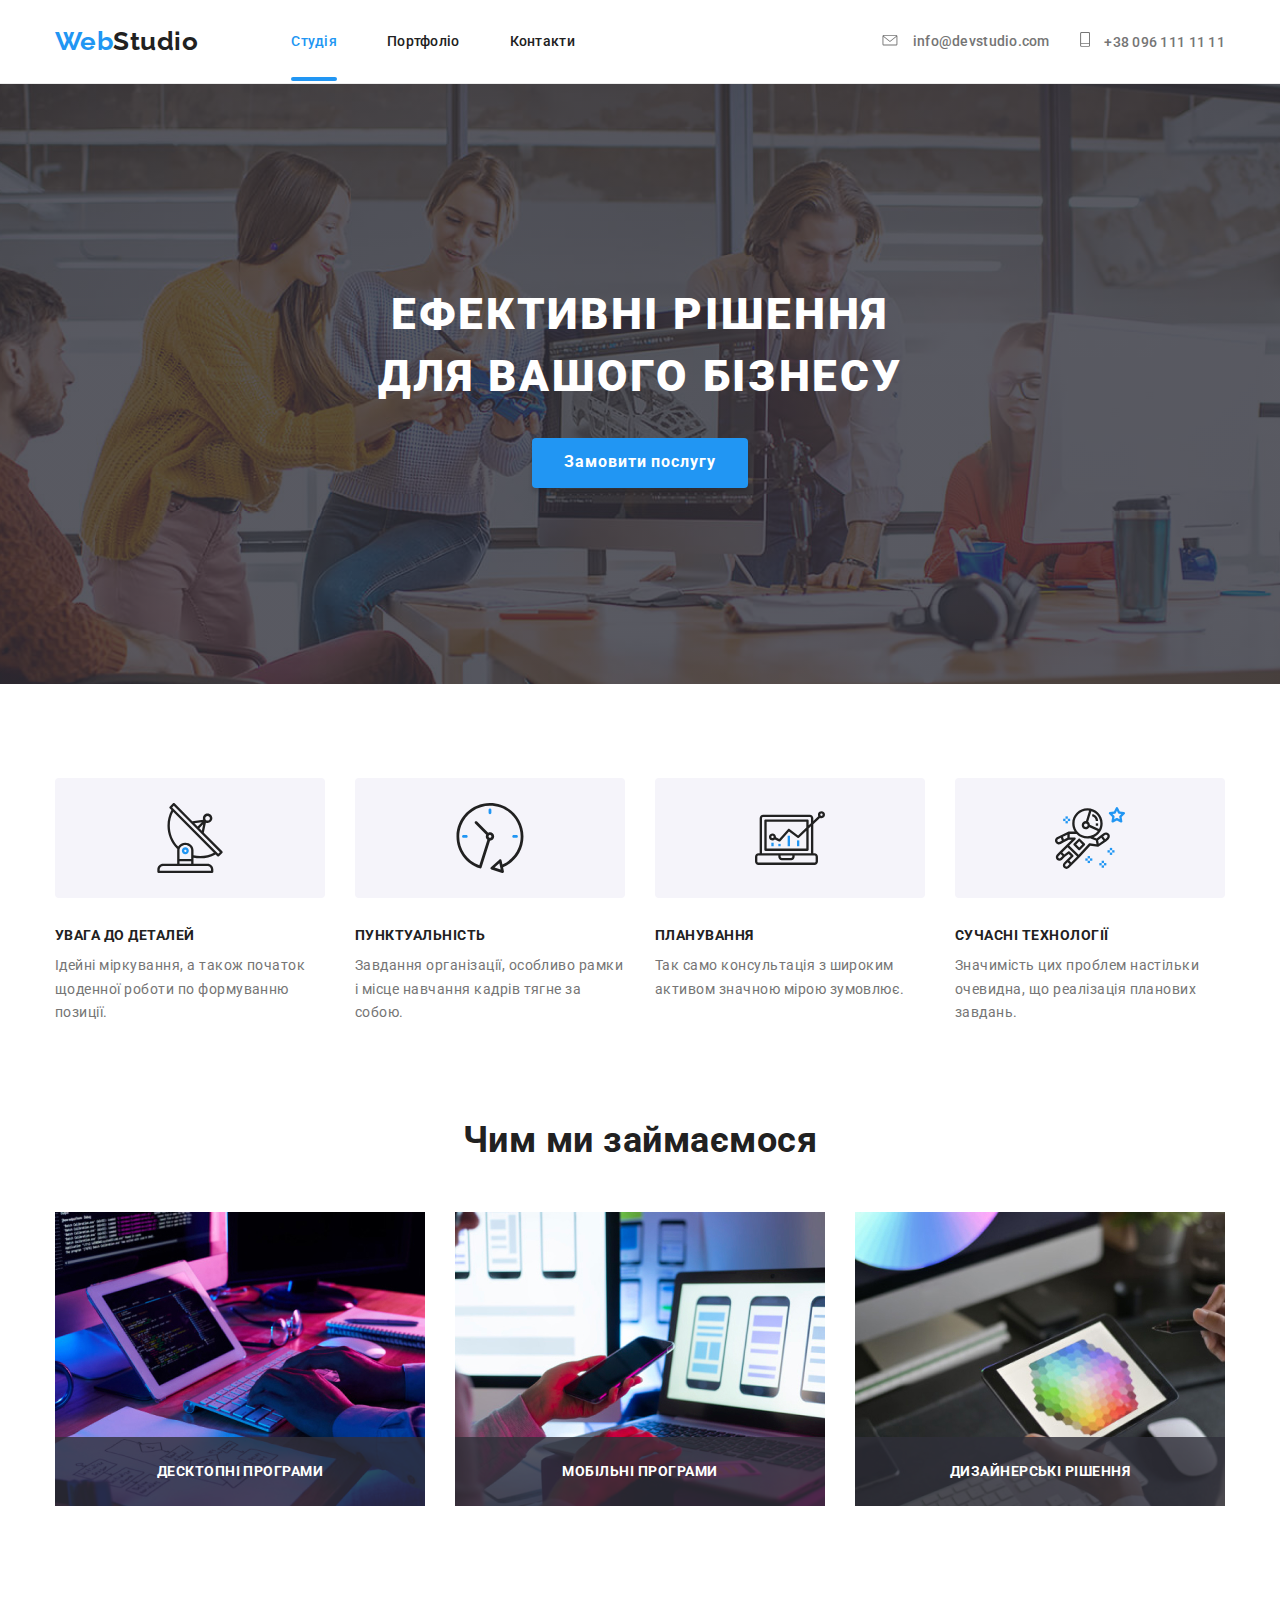
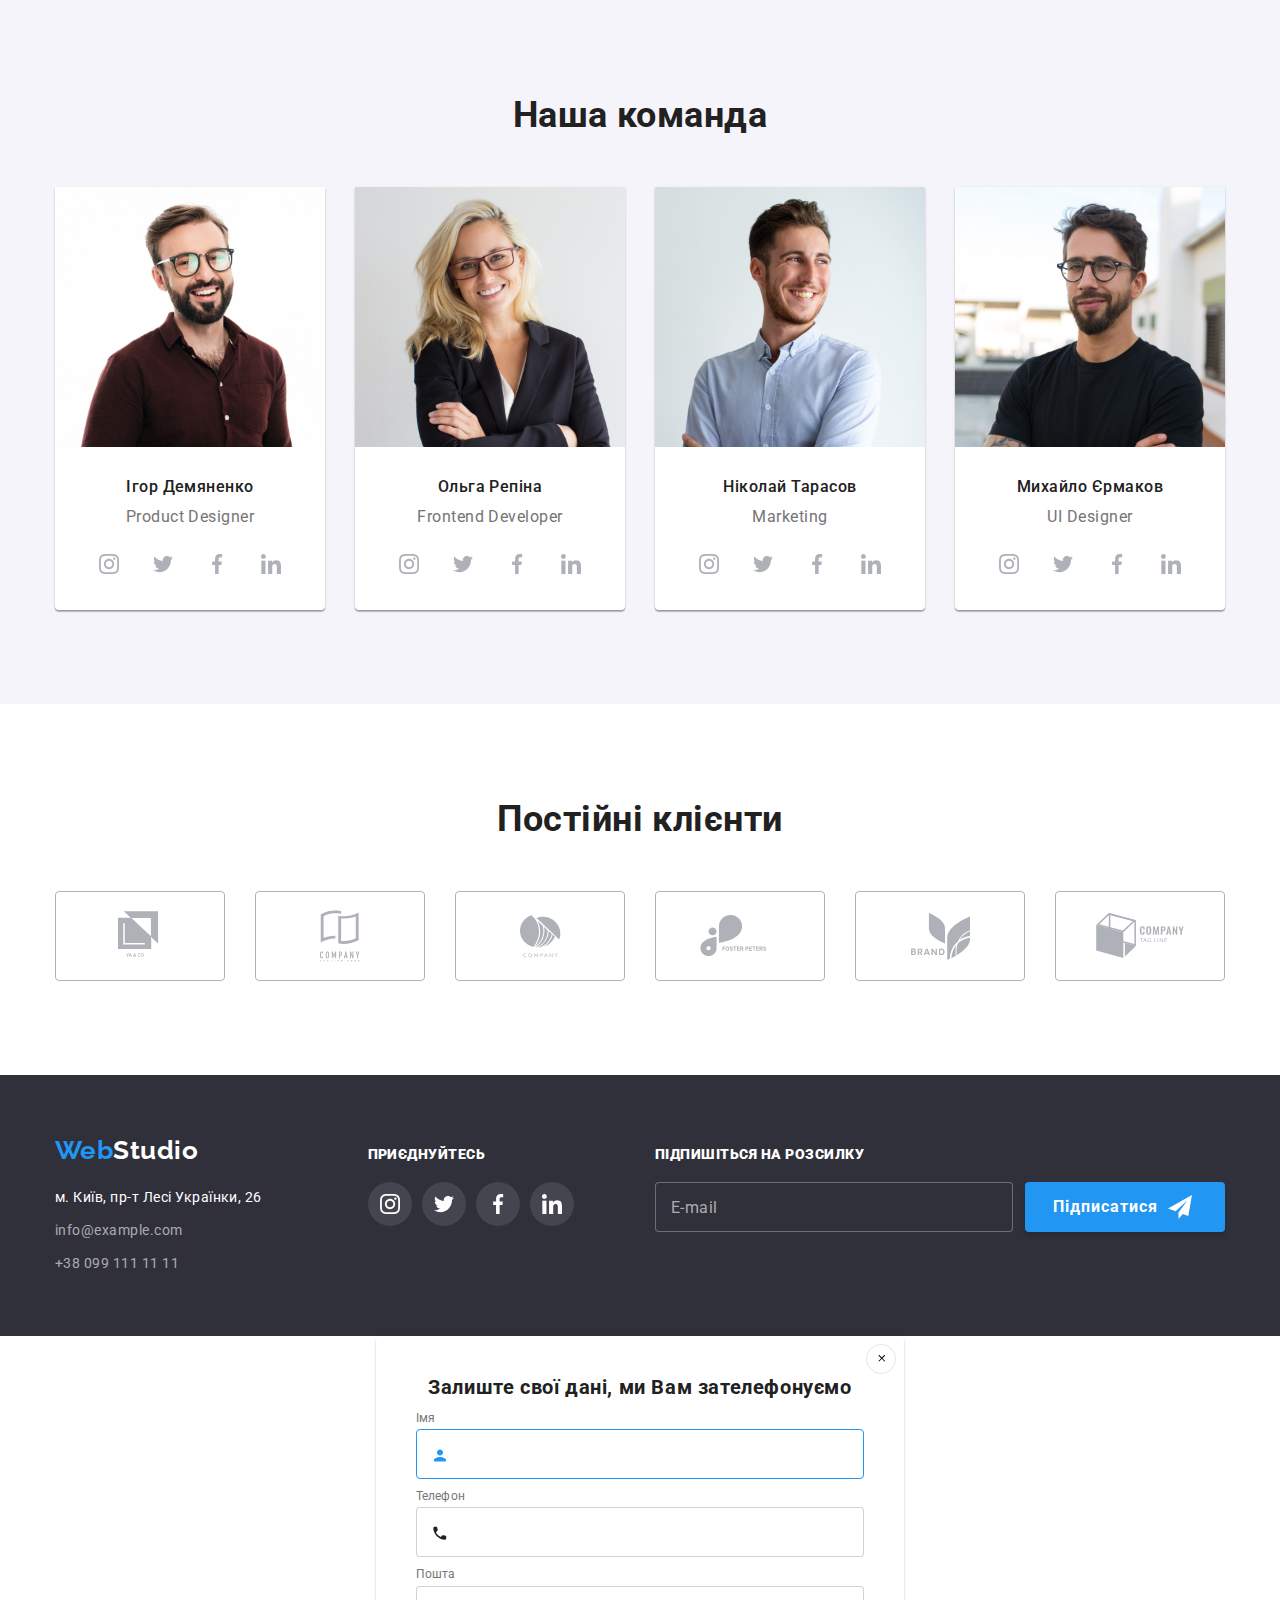
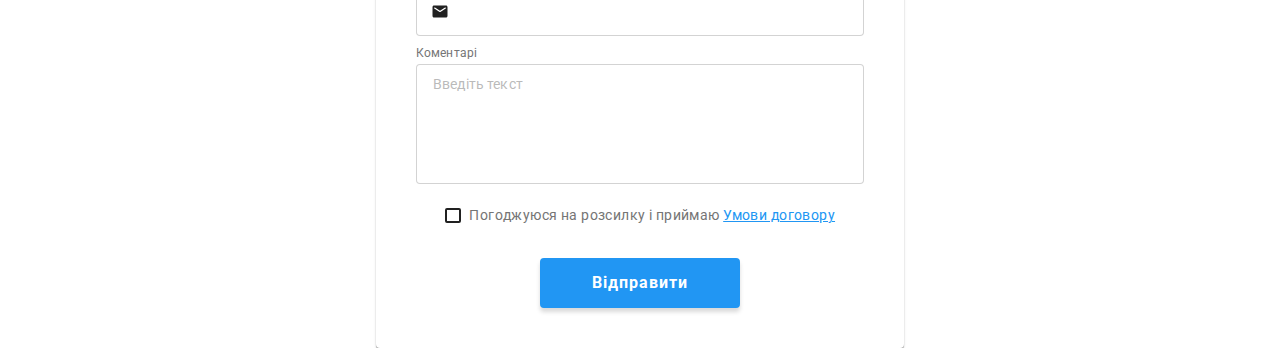
==== index.html @ 01716de0 "Update index.html" ====
<!DOCTYPE html>
<html lang="uk-UA">
  <head>
    <meta charset="UTF-8" />
    <meta name="viewport" content="width=device-width, initial-scale=1.0" />
    <title>Studio</title>
    <link
      href="https://fonts.googleapis.com/css2?family=Raleway:wght@700&family=Roboto:wght@400;500;700;900&display=swap"
      rel="stylesheet"
    />
    <link
      rel="stylesheet"
      href="https://cdnjs.cloudflare.com/ajax/libs/modern-normalize/0.7.0/modern-normalize.min.css"
    />
    <link rel="stylesheet" href="./CSS/styles.css" />
  </head>

  <body>
    <!-- Шапка сайту -->
    <header class="page-header">
      <div class="container">
        <div class="nav-wrapper">
          <nav>
            <!--LOGO-->
            <div class="logo">
              <a href="" class="logo-web">
                Web<span class="logo-studio">Studio</span>
              </a>
            </div>
            <!--MENU-->
            <div class="site-menu">
              <ul class="site-nav list">
                <li>
                  <a href="" class="link current">Студія</a>
                </li>
                <li>
                  <a href="./portfolio.html" class="link">Портфоліо</a>
                </li>
                <li>
                  <a href="" class="link">Контакти</a>
                </li>
              </ul>
            </div>
          </nav>

          <div>
            <ul class="contact list">
              <li>
                <a href="mailto:info@devstudio.com" class="link">
                  <svg class="icon-envelope">
                    <use href="./images_studio/sprite.svg#icon-envelope"></use>
                  </svg>
                  <span>info@devstudio.com</span>
                </a>
              </li>

              <li>
                <a href="tel:+380961111111" class="link">
                  <svg class="icon-vector">
                    <use href="./images_studio/sprite.svg#icon-Vector"></use>
                  </svg>
                  <span>+38 096 111 11 11</span>
                </a>
              </li>
            </ul>
          </div>
        </div>
      </div>
    </header>

    <main>
      <!-- Банер -->
      <section class="banner">
        <div class="container">
          <h1 class="banner-title">
            Ефективні рішення<br />
            для вашого бізнесу
          </h1>
          <div>
            <button class="button list">Замовити послугу</button>
          </div>
        </div>
      </section>

      <!-- Особливості -->
      <section class="features">
        <div class="container">
          <h2 hidden>Що нас вирізняє</h2>

          <ul class="features-list">
            <li class="item">
              <div class="features-icon">
                <svg class="icon">
                  <use href="./images_studio/sprite.svg#icon-antenna"></use>
                </svg>
              </div>
              <h3>Увага до деталей</h3>
              <p>
                Ідейні міркування, а також початок щоденної роботи по формуванню
                позиції.
              </p>
            </li>

            <li class="item">
              <div class="features-icon">
                <svg class="icon">
                  <use href="./images_studio/sprite.svg#icon-clock"></use>
                </svg>
              </div>
              <h3>Пунктуальність</h3>
              <p>
                Завдання організації, особливо рамки і місце навчання кадрів
                тягне за собою.
              </p>
            </li>

            <li class="item">
              <div class="features-icon">
                <svg class="icon">
                  <use href="./images_studio/sprite.svg#icon-diagram"></use>
                </svg>
              </div>
              <h3>Планування</h3>
              <p>
                Так само консультація з широким активом значною мірою зумовлює.
              </p>
            </li>

            <li class="item">
              <div class="features-icon">
                <svg class="icon">
                  <use href="./images_studio/sprite.svg#icon-astronaut"></use>
                </svg>
              </div>
              <h3>Сучасні технології</h3>
              <p>
                Значимість цих проблем настільки очевидна, що реалізація
                планових завдань.
              </p>
            </li>
          </ul>
        </div>
      </section>

      <!-- Чим ми займаємося -->
      <section class="perform">
        <div class="container">
          <h2>Чим ми займаємося</h2>

          <ul class="perform-list">
            <li class="item">
              <div class="perform-img">
                <img
                  src="./images_studio/laptop.jpg"
                  alt="Десктопні програми"
                  width="370"
                  height="294"
                />
                <div class="perform-title">
                  <h3>Десктопні програми</h3>
                </div>
              </div>
            </li>

            <li class="item">
              <div class="perform-img">
                <img
                  src="./images_studio/mobile.jpg"
                  alt="Мобільні програми"
                  width="370"
                  height="294"
                />
                <div class="perform-title">
                  <h3>Мобільні програми</h3>
                </div>
              </div>
            </li>

            <li class="item">
              <div class="perform-img">
                <img
                  src="./images_studio/monitor.jpg"
                  alt="Дизайнерські рішення"
                  width="370"
                  height="294"
                />
                <div class="perform-title">
                  <h3>Дизайнерські рішення</h3>
                </div>
              </div>
            </li>
          </ul>
        </div>
      </section>

      <!-- Наша команда -->
      <section class="team">
        <div class="container">
          <h2>Наша команда</h2>

          <ul class="team-list">
            <li class="item">
              <img
                src="./images_studio/ProductDesigner.jpg"
                alt="Product Designer"
                width="270"
                height="260"
              />
              <h3>Ігор Демяненко</h3>

              <p>
                Product Designer
              </p>

              <ul class="team-list social list">
                <li class="team-social">
                  <a href="https://www.instagram.com/">
                    <svg class="team-icon">
                      <use
                        href="./images_studio/sprite.svg#icon-instagram"
                      ></use>
                    </svg>
                  </a>
                </li>

                <li class="team-social">
                  <a href="https://twitter.com/">
                    <svg class="team-icon">
                      <use href="./images_studio/sprite.svg#icon-twitter"></use>
                    </svg>
                  </a>
                </li>

                <li class="team-social">
                  <a href="https://www.facebook.com/">
                    <svg class="team-icon">
                      <use
                        href="./images_studio/sprite.svg#icon-facebook"
                      ></use>
                    </svg>
                  </a>
                </li>

                <li class="team-social">
                  <a href="https://www.linkedin.com/">
                    <svg class="team-icon">
                      <use
                        href="./images_studio/sprite.svg#icon-linkedin"
                      ></use>
                    </svg>
                  </a>
                </li>
              </ul>
            </li>

            <li class="item">
              <img
                src="./images_studio/FrontendDeveloper.jpg"
                alt="Frontend Developer"
                width="270"
                height="260"
              />

              <h3>Ольга Репіна</h3>

              <p>
                Frontend Developer
              </p>

              <ul class="team-list social list">
                <li class="team-social">
                  <a href="https://www.instagram.com/">
                    <svg class="team-icon">
                      <use
                        href="./images_studio/sprite.svg#icon-instagram"
                      ></use>
                    </svg>
                  </a>
                </li>

                <li class="team-social">
                  <a href="https://twitter.com/">
                    <svg class="team-icon">
                      <use href="./images_studio/sprite.svg#icon-twitter"></use>
                    </svg>
                  </a>
                </li>

                <li class="team-social">
                  <a href="https://www.facebook.com/">
                    <svg class="team-icon">
                      <use
                        href="./images_studio/sprite.svg#icon-facebook"
                      ></use>
                    </svg>
                  </a>
                </li>

                <li class="team-social">
                  <a href="https://www.linkedin.com/">
                    <svg class="team-icon">
                      <use
                        href="./images_studio/sprite.svg#icon-linkedin"
                      ></use>
                    </svg>
                  </a>
                </li>
              </ul>
            </li>

            <li class="item">
              <img
                src="./images_studio/Marketing.jpg"
                alt="Marketing"
                width="270"
                height="260"
              />

              <h3>Ніколай Тарасов</h3>

              <p>
                Marketing
              </p>

              <ul class="team-list social list">
                <li class="team-social">
                  <a href="https://www.instagram.com/">
                    <svg class="team-icon">
                      <use
                        href="./images_studio/sprite.svg#icon-instagram"
                      ></use>
                    </svg>
                  </a>
                </li>

                <li class="team-social">
                  <a href="https://twitter.com/">
                    <svg class="team-icon">
                      <use href="./images_studio/sprite.svg#icon-twitter"></use>
                    </svg>
                  </a>
                </li>

                <li class="team-social">
                  <a href="https://www.facebook.com/">
                    <svg class="team-icon">
                      <use
                        href="./images_studio/sprite.svg#icon-facebook"
                      ></use>
                    </svg>
                  </a>
                </li>

                <li class="team-social">
                  <a href="https://www.linkedin.com/">
                    <svg class="team-icon">
                      <use
                        href="./images_studio/sprite.svg#icon-linkedin"
                      ></use>
                    </svg>
                  </a>
                </li>
              </ul>
            </li>

            <li class="item">
              <img
                src="./images_studio/UIDesigner.jpg"
                alt="UI Designer"
                width="270"
                height="260"
              />

              <h3>Михайло Єрмаков</h3>

              <p>
                UI Designer
              </p>

              <ul class="team-list social list">
                <li class="team-social">
                  <a href="https://www.instagram.com/">
                    <svg class="team-icon">
                      <use
                        href="./images_studio/sprite.svg#icon-instagram"
                      ></use>
                    </svg>
                  </a>
                </li>

                <li class="team-social">
                  <a href="https://twitter.com/">
                    <svg class="team-icon">
                      <use href="./images_studio/sprite.svg#icon-twitter"></use>
                    </svg>
                  </a>
                </li>

                <li class="team-social">
                  <a href="https://www.facebook.com/">
                    <svg class="team-icon">
                      <use
                        href="./images_studio/sprite.svg#icon-facebook"
                      ></use>
                    </svg>
                  </a>
                </li>

                <li class="team-social">
                  <a href="https://www.linkedin.com/">
                    <svg class="team-icon">
                      <use
                        href="./images_studio/sprite.svg#icon-linkedin"
                      ></use>
                    </svg>
                  </a>
                </li>
              </ul>
            </li>
          </ul>
        </div>
      </section>

      <!-- Постійні клієнти -->
      <section class="clients">
        <div class="container">
          <h2>Постійні клієнти</h2>

          <nav>
            <ul class="clients-list">
              <li class="item">
                <a href="#">
                  <svg class="clients-logo logo1">
                    <use href="./images_studio/sprite.svg#icon-logo1"></use>
                  </svg>
                </a>
              </li>

              <li class="item">
                <a href="#">
                  <svg class="clients-logo logo2">
                    <use href="./images_studio/sprite.svg#icon-logo2"></use>
                  </svg>
                </a>
              </li>

              <li class="item">
                <a href="#">
                  <svg class="clients-logo logo3">
                    <use href="./images_studio/sprite.svg#icon-logo3"></use>
                  </svg>
                </a>
              </li>

              <li class="item">
                <a href="#">
                  <svg class="clients-logo logo4">
                    <use href="./images_studio/sprite.svg#icon-logo4"></use>
                  </svg>
                </a>
              </li>

              <li class="item">
                <a href="#">
                  <svg class="clients-logo logo5">
                    <use href="./images_studio/sprite.svg#icon-logo5"></use>
                  </svg>
                </a>
              </li>

              <li class="item">
                <a href="#">
                  <svg class="clients-logo logo6">
                    <use href="./images_studio/sprite.svg#icon-logo6"></use>
                  </svg>
                </a>
              </li>
            </ul>
          </nav>
        </div>
      </section>
    </main>

    <!-- Підвал -->
    <footer class="footer">
      <div class="container">
        <div class="footer-general">
          <!--ЛОГО і адрес-->
          <div class="logo-address">
            <div class="logo">
              <a href="" class="logo-web">
                Web<span class="logo-studio">Studio</span>
              </a>
            </div>

            <address>
              <ul class="footer-address">
                <li class="address-street">м. Київ, пр-т Лесі Українки, 26</li>
                <li class="address-email">info@example.com</li>
                <li class="address-number">+38 099 111 11 11</li>
              </ul>
            </address>
          </div>

          <!--ПРИЄДНУЙТЕСЬ-->
          <div class="footer-uppercase">
            <div class="uppercase">
              <strong>Приєднуйтесь</strong>
            </div>

            <ul class="list">
              <li class="social-link">
                <a href="https://www.instagram.com/">
                  <svg class="footer-icon">
                    <use
                      href="./images_studio/sprite.svg#icon-instagram1"
                    ></use>
                  </svg>
                </a>
              </li>

              <li class="social-link">
                <a href="https://twitter.com/">
                  <svg class="footer-icon">
                    <use href="./images_studio/sprite.svg#icon-twitter1"></use>
                  </svg>
                </a>
              </li>

              <li class="social-link">
                <a href="https://www.facebook.com/">
                  <svg class="footer-icon">
                    <use href="./images_studio/sprite.svg#icon-facebook1"></use>
                  </svg>
                </a>
              </li>

              <li class="social-link">
                <a href="https://www.linkedin.com/">
                  <svg class="footer-icon">
                    <use href="./images_studio/sprite.svg#icon-linkedin1"></use>
                  </svg>
                </a>
              </li>
            </ul>
          </div>

          <!--ПІДПИСКА-->
          <div class="subscription">
            <div class="uppercase">
              <strong>Підпишіться на розсилку</strong>
            </div>
            <div class="email-subscription">
              <div class="form-subscription">
                <form>
                  <input type="email" name="email" placeholder="E-mail" />
                </form>
              </div>

              <div>
                <button class="button list">
                  Підписатися
                  <svg class="icon-send">
                    <use href="./images_studio/sprite.svg#icon-icon-send"></use>
                  </svg>
                </button>
              </div>
            </div>
          </div>
        </div>
      </div>
    </footer>

    <!--Форма контакту з нами-->
    <form class="form">
      <div class="close">
        <svg class="icon-close">
          <use href="./images_studio/sprite.svg#icon-close-black-18dp-1"></use>
        </svg>
      </div>
      <h1>Залиште свої дані, ми Вам зателефонуємо</h1>

      <div class="form-field">
        <label for="name">Імя</label>
        <input type="text" name="name" id="name" autofocus />
        <svg class="form-icon">
          <use href="./images_studio/sprite.svg#icon-person-black-18dp-1"></use>
        </svg>
      </div>

      <div class="form-field">
        <label for="tel">Телефон</label>
        <input type="tel" name="tel" id="tel" />
        <svg class="form-icon">
          <use href="./images_studio/sprite.svg#icon-phone-black-18dp-1"></use>
        </svg>
      </div>

      <div class="form-field">
        <label for="E-mail">Пошта</label>
        <input type="email" name="E-mail" id="E-mail" />
        <svg class="form-icon">
          <use href="./images_studio/sprite.svg#icon-email-black-18dp-1"></use>
        </svg>
      </div>

      <div class="form-field comment">
        <label for="comment">Коментарі</label>
        <textarea
          name="comment"
          id="comment"
          placeholder="Введіть текст"
        ></textarea>
      </div>

      <label class="checkbox">
        <input class="checkbox-input" type="checkbox" name="consent" />
        <span class="checkbox-icon"></span>
        <span class="consent-text"
          >Погоджуюся на розсилку і приймаю
          <span class="consent-contract"><a href="#">Умови договору</a></span>
        </span>
      </label>

      <button type="submit">Відправити</button>
    </form>
  </body>
</html>
---- CSS/styles.css ----
/* Задаємо box-sizing контенту на сторінці */
html {
  box-sizing: border-box;
}

/**,
*::before,
*::after {
  box-sizing: inherit;
}*/

/* основний колір тексту #212121; */
/* другий колір тексту #ffffff;*/
/*третій колір тексту #757575;*/
/*четвертий колір тексту rgba(255, 255, 255, 0.6);*/
/*колір заливки і ховера #2196f3;*/
/*основний колір фону */
/*другий фон #F5F4FA;*/
/*фон футера #2F303A;*/

:root {
  --primary-text-color: #212121;
  --second-text-color: #ffffff;
  --third-text-color: #757575;
  --fourth-text-color: rgba(255, 255, 255, 0.6);
  --accent-color: #2196f3;
  --second-bg-color: #f5f4fa;
}

body {
  /* колір фону */
  background-color: var(--second-text-color);
  /*колір основного тексту*/
  color: var(--primary-text-color);
  font-family: Roboto;
  font-weight: normal;
  letter-spacing: 0.03em;

  margin: 0;
}

h2 {
  font-weight: bold;
  font-size: 36px;
  line-height: 1.2;
  text-align: center;
}

img {
  display: block;
}

.container {
  margin-left: auto;
  margin-right: auto;
  width: 1200px;
  padding-left: 15px;
  padding-right: 15px;
  /*обводка контейнера*/
  /*outline: 2px solid tomato;*/
}

/*-Забирає точки в всіх списках-*/
ul {
  list-style: none;
}

/*-Забирає точки в певних списках-*/
.list {
  /*заберає відступи в списках*/
  padding: 0;
  margin: 0;
}

/*-Заберає підкреслення ссилок-*/
a {
  text-decoration: none;
}

/*-Логотип-*/
.logo {
  font-family: Raleway;
  font-weight: bold;
  font-size: 26px;
  line-height: 1.2;
}

/*Частина лого web header */
.logo-web {
  color: #2196f3;
}

/* Частина лого-колір Studio header */
.logo-studio {
  color: #212121;
}

/* Логотип-колір Studio footer */
.footer .logo-studio {
  color: #ffffff;
}

/*-Розмітка шапки-*/
.page-header {
  border-bottom: 1px solid #ececec;
}

.nav-wrapper {
  display: flex;
  align-items: center;
  justify-content: space-between;
}

.nav-wrapper nav {
  display: flex;
  align-items: center;
}

/* MENU site-nav */
.site-nav {
  font-weight: 500;
  font-size: 14px;
  line-height: 1.1;
  letter-spacing: 0.02em;

  display: flex;
  margin-left: 93px;
}

.current::after {
  content: "";
  display: block;
  position: absolute;
  bottom: 0;
  width: 100%;
  height: 4px;
  background-color: var(--accent-color);
  border-radius: 2px;
}

.site-nav .link:hover,
.site-nav .link:focus {
  color: var(--accent-color);
}

.site-nav .link {
  position: relative;
  color: var(--primary-text-color);

  padding-top: 32px;
  padding-bottom: 32px;
  margin-right: 50px;

  transition: color 250ms cubic-bezier(0.4, 0, 0.2, 1);
}

.site-nav li:last-child {
  margin-right: 0px;
}

/* Підсвітка теперішньої сторінки */
.site-nav .current {
  color: var(--accent-color);
}

/* contact list */
.contact {
  display: flex;
  margin-left: auto;
}

.contact li {
  display: block;
  padding-top: 32px;
  padding-bottom: 32px;

  margin-right: 30px;
  display: flex;
}

.contact span {
  font-weight: 500;
  font-size: 14px;
  line-height: 16px;
  letter-spacing: 0.02em;
  margin-left: 10px;
}

.contact li:last-child {
  margin-right: 0px;
}

.contact a {
  color: var(--third-text-color);

  transition: color 250ms cubic-bezier(0.4, 0, 0.2, 1);
}

.contact .link:hover,
.contact .link:focus {
  color: var(--accent-color);
}

.icon-envelope {
  width: 16px;
  height: 11.2px;
  fill: currentColor;
}

.icon-vector {
  width: 10px;
  height: 14.94px;
  fill: currentColor;
}

/*-Банер-*/
.banner {
  max-width: 1600px;
  height: 600px;
  background-image: linear-gradient(
      to right,
      rgba(47, 48, 58, 0.8),
      rgba(47, 48, 58, 0.8)
    ),
    url(../images_studio/Header.jpg);
  background-position: center;
  background-size: cover;
  background-repeat: no-repeat;
  text-align: center;
  margin-left: auto;
  margin-right: auto;
  padding-top: 200px;
  padding-bottom: 200px;
}

.banner-title {
  margin-top: 0px;
  margin-bottom: 30px;

  color: #ffffff;
  font-weight: 900;
  font-size: 44px;
  line-height: 1.4;
  letter-spacing: 0.06em;
  text-transform: uppercase;
}

/*-кнопка на банері-*/
.banner .button {
  margin-bottom: 0;
  /* відступи від тексту кнопки на банері*/
  padding: 10px 32px;
  text-align: center;
}

/* -Особливості- */
.features {
  padding-top: 94px;
  padding-bottom: 94px;
}

.features-list {
  margin-top: 0;
  margin-bottom: 0;
  padding-left: 0;
  display: flex;
  justify-content: space-between;
}

.features-list .item {
  width: 270px;
}

.features-list .item:nth-child(4n) {
  margin-right: 0;
}

.features-icon {
  display: flex;
  height: 120px;
  /*вирівнює картинку по центру*/
  background-position: center;
  align-items: center;
  justify-content: center;
  background-color: var(--second-bg-color);
  border-radius: 4px;
}

.features-icon .icon {
  width: 70px;
  height: 70px;
}

.features p {
  margin-top: 0;
  margin-bottom: 0;
  color: var(--third-text-color);
  font-weight: normal;
  font-size: 14px;
  line-height: 1.7;
}

.features h3 {
  margin-top: 30px;
  margin-bottom: 10px;
  font-weight: bold;
  font-size: 14px;
  line-height: 1.1;
  text-transform: uppercase;
}

/* Чим ми займаємося */
.perform {
  padding-bottom: 94px;
  margin-bottom: 0;
}

.perform-list {
  margin-top: 0;
  margin-bottom: 0;
  padding-left: 0;
  display: flex;
  justify-content: space-between;
}

.perform-list .item {
  width: 370px;
  margin-right: 30px;
}

.perform-list .item:nth-child(3n) {
  margin-right: 0;
}

.perform h2 {
  padding-top: 0;
  margin-top: 0;
  margin-bottom: 50px;
}

.perform-img {
  position: relative;
}

.perform-title {
  position: absolute;
  bottom: 0;
  right: 0;
  width: 100%;

  margin-top: 0;
  margin-bottom: 0;

  background-color: rgba(47, 48, 58, 0.8);
}

.perform h3 {
  color: var(--second-text-color);
  /*background-color: rgba(47, 48, 58, 0.8);*/
  font-family: Roboto;
  font-weight: bold;
  font-size: 14px;
  line-height: 1.1;
  text-align: center;
  text-transform: uppercase;
  padding-top: 27px;
  padding-bottom: 27px;
  margin-top: 0;
  margin-bottom: 0;
}

/* Наша команда */
.team {
  background-color: var(--second-bg-color);
  padding-bottom: 0;
  text-align: center;

  padding-top: 94px;
  padding-bottom: 94px;
}

.team-list {
  margin-top: 0;
  margin-bottom: 0;
  padding-left: 0;

  display: flex;
  justify-content: space-between;
}

.team-list .item {
  width: 270px;
  background-color: var(--second-text-color);
  /* тінь для фону */
  box-shadow: 0px 2px 1px rgba(0, 0, 0, 0.2), 0px 1px 1px rgba(0, 0, 0, 0.14),
    0px 1px 3px rgba(0, 0, 0, 0.12);
  border-radius: 0px 0px 4px 4px;
}

.team-social:last-child a {
  margin-right: 0;
}

.team p {
  color: var(--third-text-color);
  font-weight: normal;
  font-size: 16px;
  line-height: 1.2;

  margin-top: 0;
  margin-bottom: 16px;
}

.team h3 {
  font-weight: 500;
  font-size: 16px;
  line-height: 1.2;

  padding-top: 0;
  margin-top: 30px;
  margin-bottom: 10px;
}

.team h2 {
  padding-bottom: 0;
  margin-top: 0;
  margin-bottom: 0;
  margin-bottom: 50px;
}

.team-list.social {
  padding-left: 32px;
  padding-right: 32px;
  padding-bottom: 24px;
}

.team-social a {
  /*вирівнює картинку по центру*/
  display: flex;
  width: 44px;
  height: 44px;
  align-items: center;
  justify-content: center;
  margin-right: 10px;
  color: #afb1b8;
  background-color: var(--second-text-color);
  border-radius: 50%;

  transition-property: color, background-color;
  transition-duration: 250ms;
  transition-timing-function: cubic-bezier(0.4, 0, 0.2, 1);
}

.team-social a:hover {
  background-color: var(--accent-color);
  color: var(--second-text-color);
}

.team-icon {
  width: 20px;
  height: 20px;
  fill: currentColor;
}

/* Постійні клієнти */
.clients {
  margin-top: 0;
  padding-bottom: 0;
  padding-top: 94px;
  padding-bottom: 94px;
}

.clients-list {
  margin-top: 0;
  margin-bottom: 0;
  padding-left: 0;
  display: flex;
  justify-content: space-between;
  /*outline: 2px solid tomato;*/
}

.clients-list a {
  /*вирівнює картинку по центру*/
  display: flex;
  width: 170px;
  height: 90px;
  align-items: center;
  justify-content: center;
  border: 1px solid #afb1b8;
  color: #afb1b8;
  border-radius: 4px;
  margin-right: 0;

  transition-property: border-color, color;
  transition-duration: 250ms;
  transition-timing-function: cubic-bezier(0.4, 0, 0.2, 1);
}

.clients-list a:hover {
  color: var(--accent-color);
  border-color: var(--accent-color);
}

.logo1 {
  width: 44.27px;
  height: 49.23px;
  fill: currentColor;
}

.logo2 {
  width: 40px;
  height: 52px;
  fill: currentColor;
}

.logo3 {
  width: 41px;
  height: 42.6px;
  fill: currentColor;
}

.logo4 {
  width: 79.66px;
  height: 42.02px;
  fill: currentColor;
}

.logo5 {
  width: 59px;
  height: 47px;
  fill: currentColor;
}

.logo6 {
  width: 88.48px;
  height: 45.44px;
  fill: currentColor;
}

.clients h2 {
  margin-top: 0;
  margin-bottom: 50px;
}

/*-Розмітка footer-*/
.footer {
  background-color: #2f303a;
  padding-top: 60px;
  padding-bottom: 60px;
}

.footer .footer-general {
  padding-left: 0;
  margin-left: 0;
  display: flex;
  justify-content: space-between;
}

/*footer logo*/
.footer .logo-address {
  padding-left: 0;
  margin-left: 0;
}

.footer .logo {
  margin-bottom: 20px;
}

/*footer address*/
.footer-address {
  width: 231px;
  font-weight: normal;
  font-size: 14px;
  line-height: 1.7;
  font-style: normal;

  padding-left: 0;
  margin-top: 0;
  margin-bottom: 0;
}

/* address-street */
.address-street {
  color: var(--second-text-color);
  margin-bottom: 9px;
}

/* address-mail */
.address-email {
  color: rgba(255, 255, 255, 0.6);
  margin-bottom: 9px;
}

.address-number {
  color: rgba(255, 255, 255, 0.6);
  flex-wrap: wrap;
}

strong {
  color: var(--second-text-color);
}

/* Приєднуйтесь */
.footer .footer-uppercase {
  width: 206px;
  margin-top: 12px;
  padding-left: 0;
  margin-left: 0;
}

.footer .uppercase {
  margin-bottom: 20px;
  text-transform: uppercase;
  font-weight: bold;
  font-size: 14px;
  line-height: 1.1;
}

.footer-uppercase ul {
  margin-bottom: 20px;
  display: flex;
}

.social-link a {
  /*вирівнює картинку по центру*/
  display: flex;
  width: 44px;
  height: 44px;
  align-items: center;
  justify-content: center;
  margin-right: 10px;

  background-color: rgba(255, 255, 255, 0.1);
  border-radius: 50%;

  transition: background-color 250ms cubic-bezier(0.4, 0, 0.2, 1);
}

.social-link a:hover {
  background-color: var(--accent-color);
}

.footer-icon {
  width: 20px;
  height: 20px;
  fill: #ffffff;
}

.social-link:last-child a {
  margin-right: 0;
}

/* ПІДПИСКА */
.footer .subscription {
  margin-top: 12px;
  width: 570px;
  padding-left: 0;
  margin-left: 0;
}

.email-subscription {
  display: flex;
  justify-content: space-between;
}

.form-subscription input {
  width: 358px;
  height: 50px;
  border: 1px solid rgba(255, 255, 255, 0.3);
  display: inline-flex;
  /*filter: drop-shadow(0px 4px 4px rgba(0, 0, 0, 0.15));*/
  border-radius: 4px;
  color: rgba(255, 255, 255, 0.6);
  background: #2f303a;
  padding: 16px 15px;

  outline: none;
}

.form-subscription input::placeholder {
  color: rgba(255, 255, 255, 0.6);
  font-size: 16px;
  line-height: 1.25;
  letter-spacing: 0.03em;
  margin-left: 16px;
}

/*-button (базовий стиль)-*/
.button {
  color: var(--second-text-color);
  background-color: var(--accent-color);
  min-width: 200px;
  height: 50px;

  font-weight: bold;
  font-size: 16px;
  line-height: 1.88;
  align-items: center;
  text-align: center;
  letter-spacing: 0.06em;
  /* перетворення в рядково-блочний ел*/
  display: inline-flex;
  /* заокруглення кнопки*/
  border-width: 0px;
  border-radius: 4px;
  box-shadow: 0px 4px 4px rgba(0, 0, 0, 0.15);
  /* забирає обводку при натисканні */
  outline: none;
}

/*-Кнопка футера-*/
.subscription .button {
  padding: 13px 28px;
}

.icon-send {
  width: 24px;
  height: 24px;
  margin-left: 10px;
  fill: #ffffff;
}

/*-- Сторінка PORTFOLIO --*/

/*-Портфоліо-*/
.our-works {
  padding-top: 93px;
  padding-bottom: 64px;
}

.portfolio-nav {
  font-weight: 500;
  font-size: 16px;
  line-height: 1.63;
  letter-spacing: 0.03em;
  /* перетворення в FLEX контейнер(стаютьв оду лінію)*/
  display: flex;
  margin-left: 0px;

  margin-bottom: 50px;
  justify-content: center;
}

.portfolio-nav .item {
  background-color: var(--second-bg-color);
  margin-right: 8px;

  /* перетворення в рядково-блочний ел*/
  display: inline-block;
  /* заокруглення кнопки*/
  border-radius: 4px;
  /* відступи від тексту*/
  padding: 6px 22px;
  text-align: center;

  transition-property: background-color, box-shadow;
  transition-duration: 250ms;
  transition-timing-function: cubic-bezier(0.4, 0, 0.2, 1);
}

.portfolio-nav .item:last-child {
  margin-right: 0px;
}

.portfolio-nav a {
  color: var(--primary-text-color);

  transition: color 250ms cubic-bezier(0.4, 0, 0.2, 1);
}

.portfolio-nav .item:hover,
.portfolio-nav .item:focus {
  background-color: var(--accent-color);
  box-shadow: 0px 2px 2px rgba(0, 0, 0, 0.12), 0px 1px 2px rgba(0, 0, 0, 0.08),
    0px 3px 1px rgba(0, 0, 0, 0.1);
  border-radius: 4px;
}

.portfolio-nav .item:hover a,
.portfolio-nav .item:focus a {
  color: var(--second-text-color);
}

.portfolio {
  margin: 0;
  padding: 0;

  display: flex;
  flex-wrap: wrap;
  justify-content: space-between;
}

.portfolio .item {
  width: 370px;
  padding: 0;
  margin-bottom: 30px;
  border: 1px solid #eeeeee;

  /*transition: box-shadow 250ms cubic-bezier(0.4, 0, 0.2, 1);*/

  /*transition-property: box-shadow;
  transition-duration: 250ms;
  transition-timing-function: cubic-bezier(0.4, 0, 0.2, 1);*/
}

.portfolio .item:hover {
  box-shadow: 1px 4px 6px rgba(0, 0, 0, 0.16), 0px 4px 4px rgba(0, 0, 0, 0.06),
    0px 1px 1px rgba(0, 0, 0, 0.12);
}

.portfolio .item:nth-child(3n) {
  margin-right: 0;
}

.portfolio-img {
  position: relative;

  overflow: hidden;
}

.portfolio .portfolio-description {
  position: absolute;
  bottom: 0;
  right: 0;
  width: 100%;
  height: 100%;

  display: flex;
  align-items: center;

  padding-left: 24px;
  padding-right: 24px;

  color: var(--second-text-color);

  font-weight: normal;
  font-size: 18px;
  line-height: 1.6;
  letter-spacing: 0.03em;

  background-color: rgba(33, 150, 243, 0.9);
  /*opacity: 0;*/

  transform: translateY(100%) translateY(1px);

  transition: transform 250ms cubic-bezier(0.4, 0, 0.2, 1);
}

.portfolio .item:hover .portfolio-description {
  /*opacity: 1;*/
  transform: translateY(0);
}

.portfolio .desk {
  margin-top: 20px;
  margin-right: 24px;
  margin-bottom: 20px;
  margin-left: 24px;
}

.portfolio p {
  color: var(--third-text-color);

  font-weight: normal;
  font-size: 16px;
  line-height: 1.9;

  margin-top: 0;
  margin-bottom: 0;
  padding-bottom: 0;
}

.portfolio h4 {
  color: var(--primary-text-color);
  font-weight: bold;
  font-size: 18px;
  line-height: 2;
  letter-spacing: 0.06em;

  margin-top: 0;
  margin-bottom: 4px;
}

/*-- Форма контакту з нами --*/
.form {
  width: 528px;

  background: #ffffff;
  box-shadow: 0px 1px 3px rgba(0, 0, 0, 0.12), 0px 1px 1px rgba(0, 0, 0, 0.14),
    0px 2px 1px rgba(0, 0, 0, 0.2);
  border-radius: 4px;

  padding: 8px 8px 40px 8px;
  margin-left: auto;
  margin-right: auto;
}

.close {
  display: flex;

  width: 30px;
  height: 30px;
  align-items: center;
  justify-content: center;

  border: 1px solid rgba(0, 0, 0, 0.1);
  border-radius: 50%;

  margin-left: auto;
}

.icon-close {
  width: 11px;
  height: 11px;

  fill: #000000;

  transition-property: fill;
  transition-duration: 250ms;
  transition-timing-function: cubic-bezier(0.4, 0, 0.2, 1);

  display: inline-block;
}

.close:hover .icon-close {
  fill: #2196f3;
}

.form h1 {
  font-weight: bold;
  font-size: 20px;
  line-height: 1.15;
  text-align: center;
  letter-spacing: 0.03em;

  color: var(--primary-text-color);

  margin-top: 2px;
  margin-bottom: 12px;
}

textarea {
  resize: none;
}

.form-field {
  position: relative;

  margin-bottom: 10px;
  margin-right: 32px;
  margin-left: 32px;

  display: flex;
  flex-direction: column;
}

/*.form input {
width: 100%;
}*/

.form-field input {
  padding: 15px 42px;
  margin-top: 4px;

  border: 1px solid rgba(33, 33, 33, 0.2);
  box-sizing: border-box;
  border-radius: 4px;

  transition-property: border-color;
  transition-duration: 250ms;
  transition-timing-function: cubic-bezier(0.4, 0, 0.2, 1);
}

.form-field input:focus,
.form-field textarea:focus {
  outline: none;
  border-color: #2196f3;
}

.form-field input:focus + .form-icon {
  fill: #2196f3;
}

.form-field label {
  font-weight: normal;
  font-size: 12px;
  line-height: 1.17;
  letter-spacing: 0.01em;

  color: var(--third-text-color);
}

.form-icon {
  position: absolute;
  /*bottom: 20px;*/
  top: 70%;
  left: 15px;

  transform: translateY(-70%);

  display: inline-block;
  width: 18px;
  height: 18px;

  fill: #212121;

  transition-property: fill;
  transition-duration: 250ms;
  transition-timing-function: cubic-bezier(0.4, 0, 0.2, 1);
}

.form-field textarea {
  height: 120px;

  padding: 12px 16px;
  margin-top: 4px;
  margin-bottom: 0;

  border: 1px solid rgba(33, 33, 33, 0.2);
  box-sizing: border-box;
  border-radius: 4px;

  transition-property: border-color;
  transition-duration: 250ms;
  transition-timing-function: cubic-bezier(0.4, 0, 0.2, 1);
}

.form-field textarea::placeholder {
  font-weight: normal;
  font-size: 14px;
  line-height: 1.14;
  letter-spacing: 0.01em;

  color: rgba(117, 117, 117, 0.5);
}

.form-field.comment {
  margin-bottom: 20px;
}

.checkbox {
  display: flex;
  align-items: center;
  justify-content: center;
}

/* Visualy hidden */
.checkbox-input {
  position: absolute;
  width: 1px;
  height: 1px;
  margin: -1px;
  border: 0;
  padding: 0;
  clip: rect(0 0 0 0);
  overflow: hidden;
}

.checkbox-icon {
  display: inline-block;
  width: 16px;
  height: 15px;

  border: 2px solid #212121;
  border-radius: 2px;

  transition-property: background-image;
  transition-duration: 250ms;
  transition-timing-function: cubic-bezier(0.4, 0, 0.2, 1);
}

.checkbox-input:checked + .checkbox-icon {
  border: 2px solid #2196f3;
  background-color: #2196f3;
  background-image: url("../images_studio/icon-check.svg");
  background-size: contain;
  background-origin: border-box;
}

.consent-text {
  font-weight: normal;
  font-size: 14px;
  line-height: 1.71;
  letter-spacing: 0.03em;

  color: var(--third-text-color);

  margin-left: 8.38px;
}

.consent-contract a {
  text-decoration: underline;
  color: #2196f3;
}

.form button {
  display: flex;
  justify-content: center;

  width: 200px;
  height: 50px;

  padding-top: 10px;
  padding-right: auto;
  padding-bottom: 10px;
  padding-left: auto;
  margin-top: 30px;
  margin-left: auto;
  margin-right: auto;
  margin-bottom: 0;

  outline: none;
  background: #2196f3;
  box-shadow: 0px 4px 4px rgba(0, 0, 0, 0.15);
  border-radius: 4px;
  border-color: #2196f3;
  border-style: solid;

  font-weight: bold;
  font-size: 16px;
  line-height: 1.88;
  align-items: center;
  text-align: center;
  letter-spacing: 0.06em;

  color: var(--second-text-color);
}
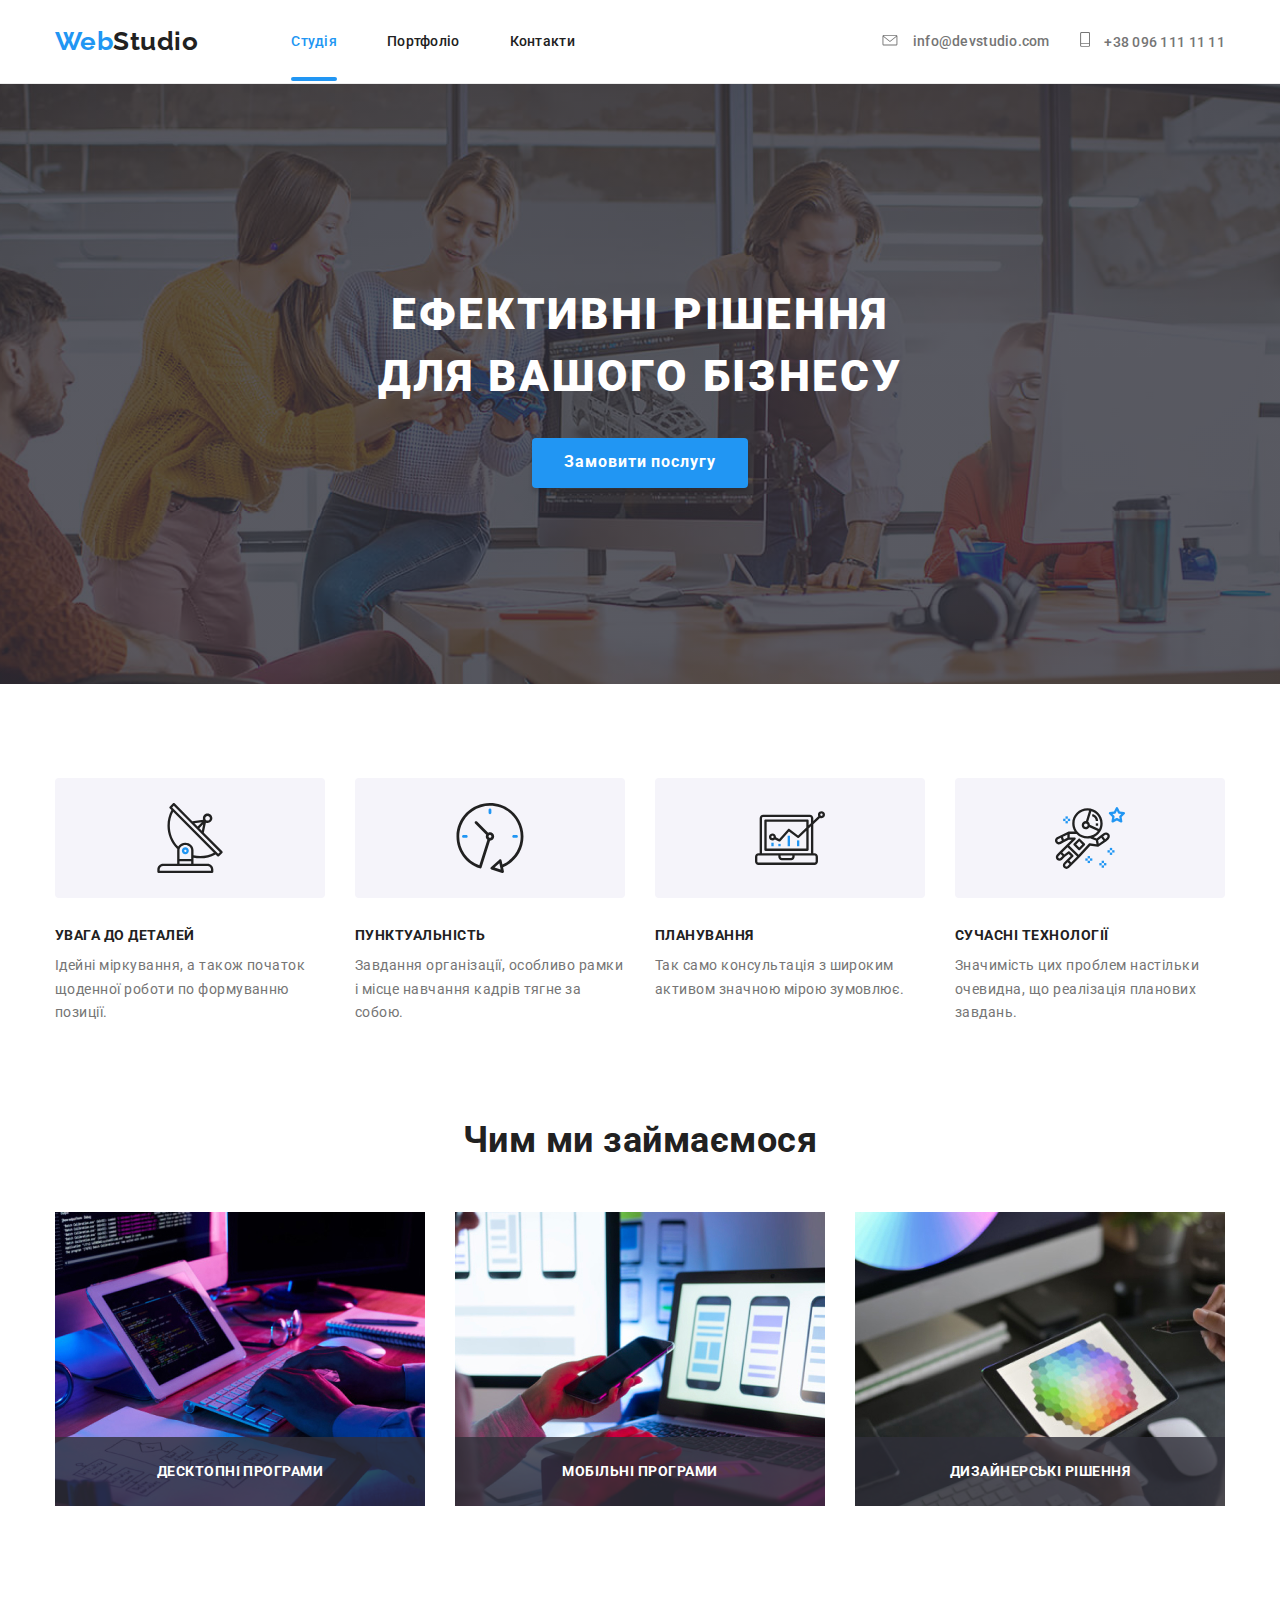
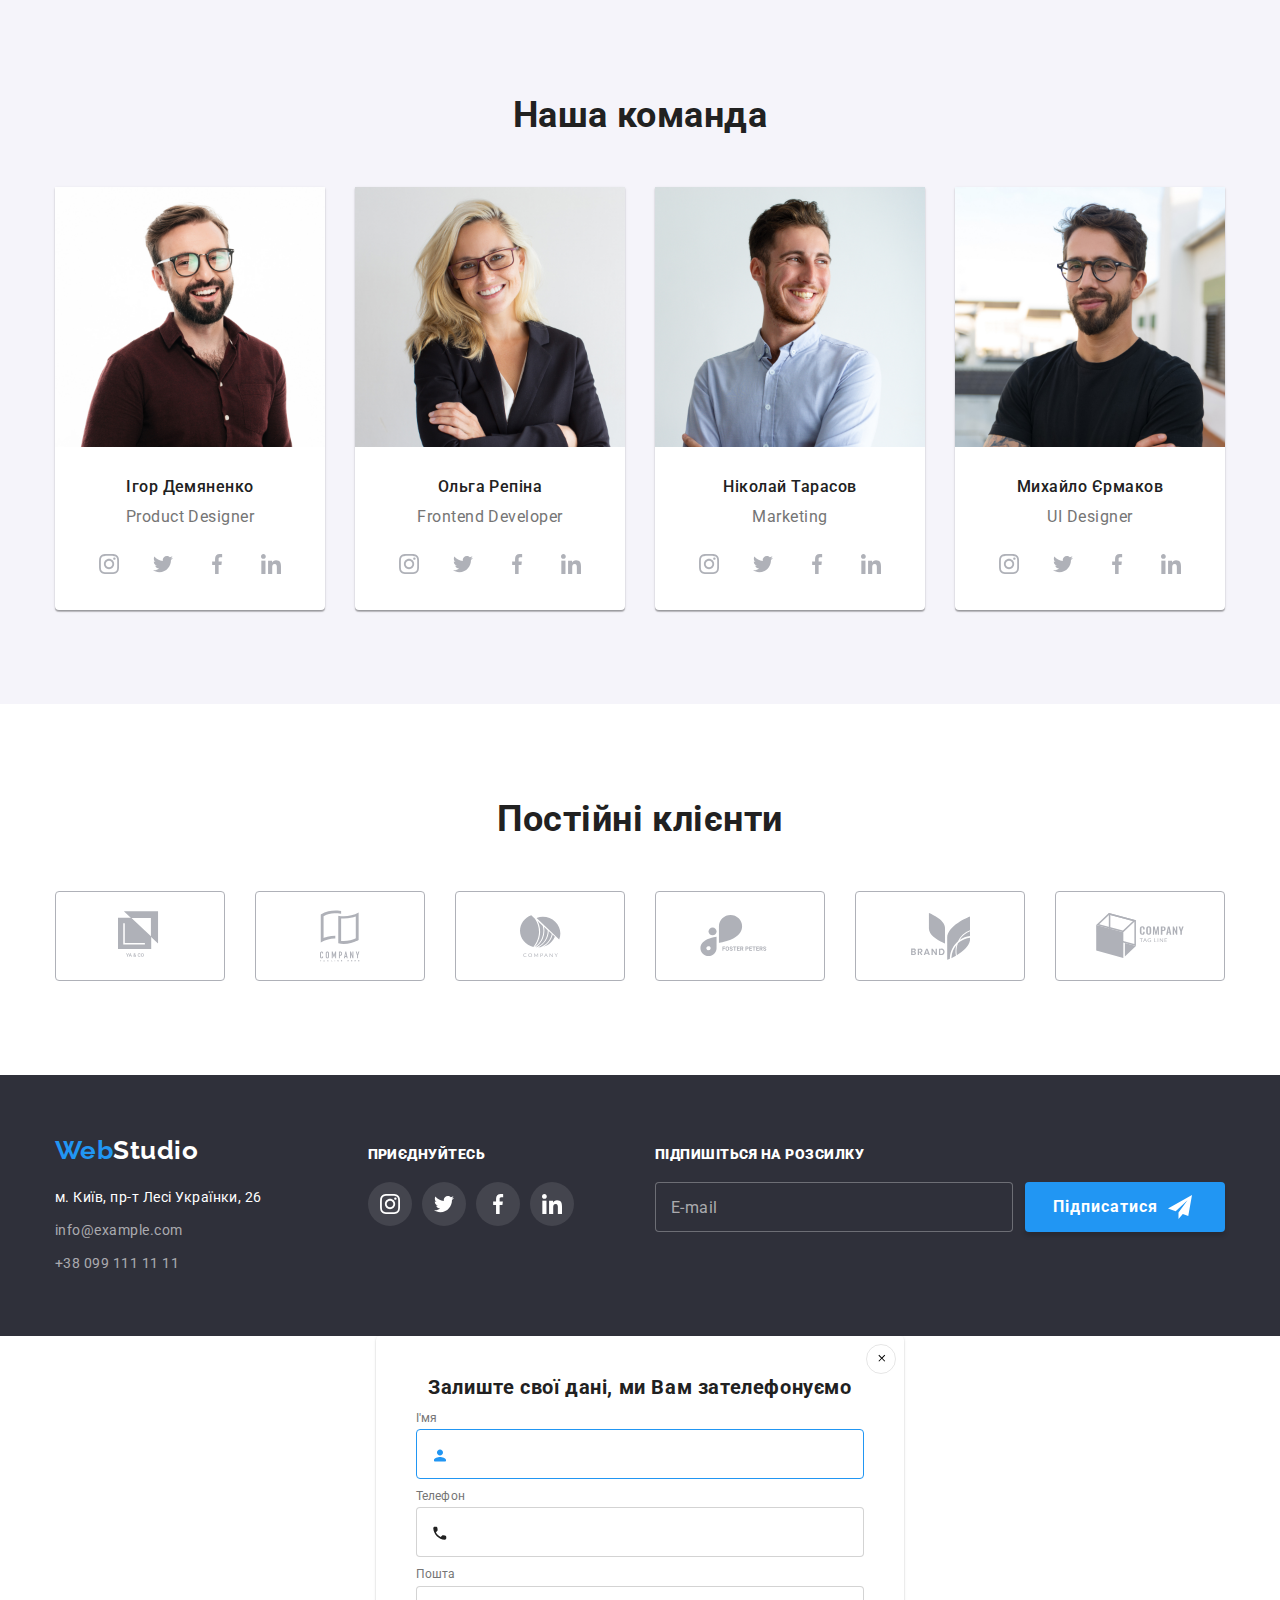
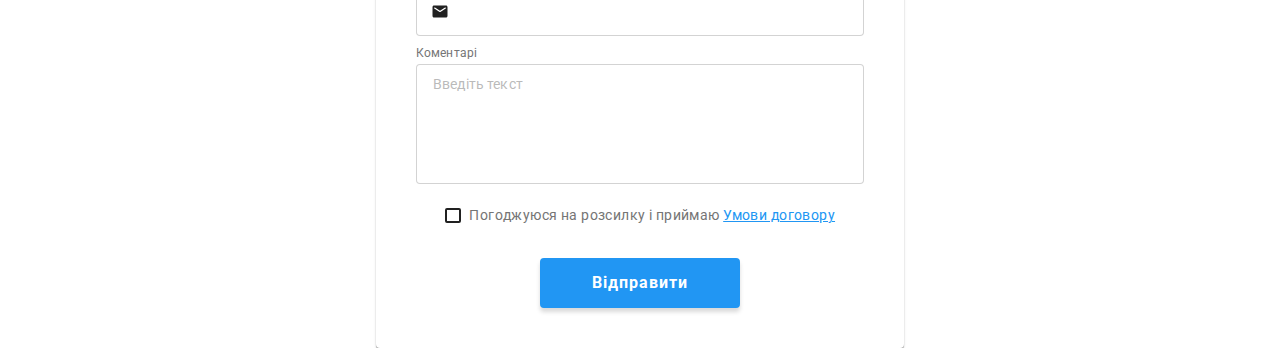
==== commit 8ed831d2: "Update index.html" ====
--- a/index.html
+++ b/index.html
@@ -581,7 +581,7 @@
       <h1>Залиште свої дані, ми Вам зателефонуємо</h1>
 
       <div class="form-field">
-        <label for="name">Імя</label>
+        <label for="name">І'мя</label>
         <input type="text" name="name" id="name" autofocus />
         <svg class="form-icon">
           <use href="./images_studio/sprite.svg#icon-person-black-18dp-1"></use>
--- a/CSS/styles.css
+++ b/CSS/styles.css
@@ -913,7 +913,7 @@
   width: 11px;
   height: 11px;
 
-  fill: #000000;
+  fill: Solid #000000;
 
   transition-property: fill;
   transition-duration: 250ms;
@@ -952,6 +952,10 @@
 
   display: flex;
   flex-direction: column;
+
+  transition-property: border-color;
+  transition-duration: 250ms;
+  transition-timing-function: cubic-bezier(0.4, 0, 0.2, 1);
 }
 
 /*.form input {
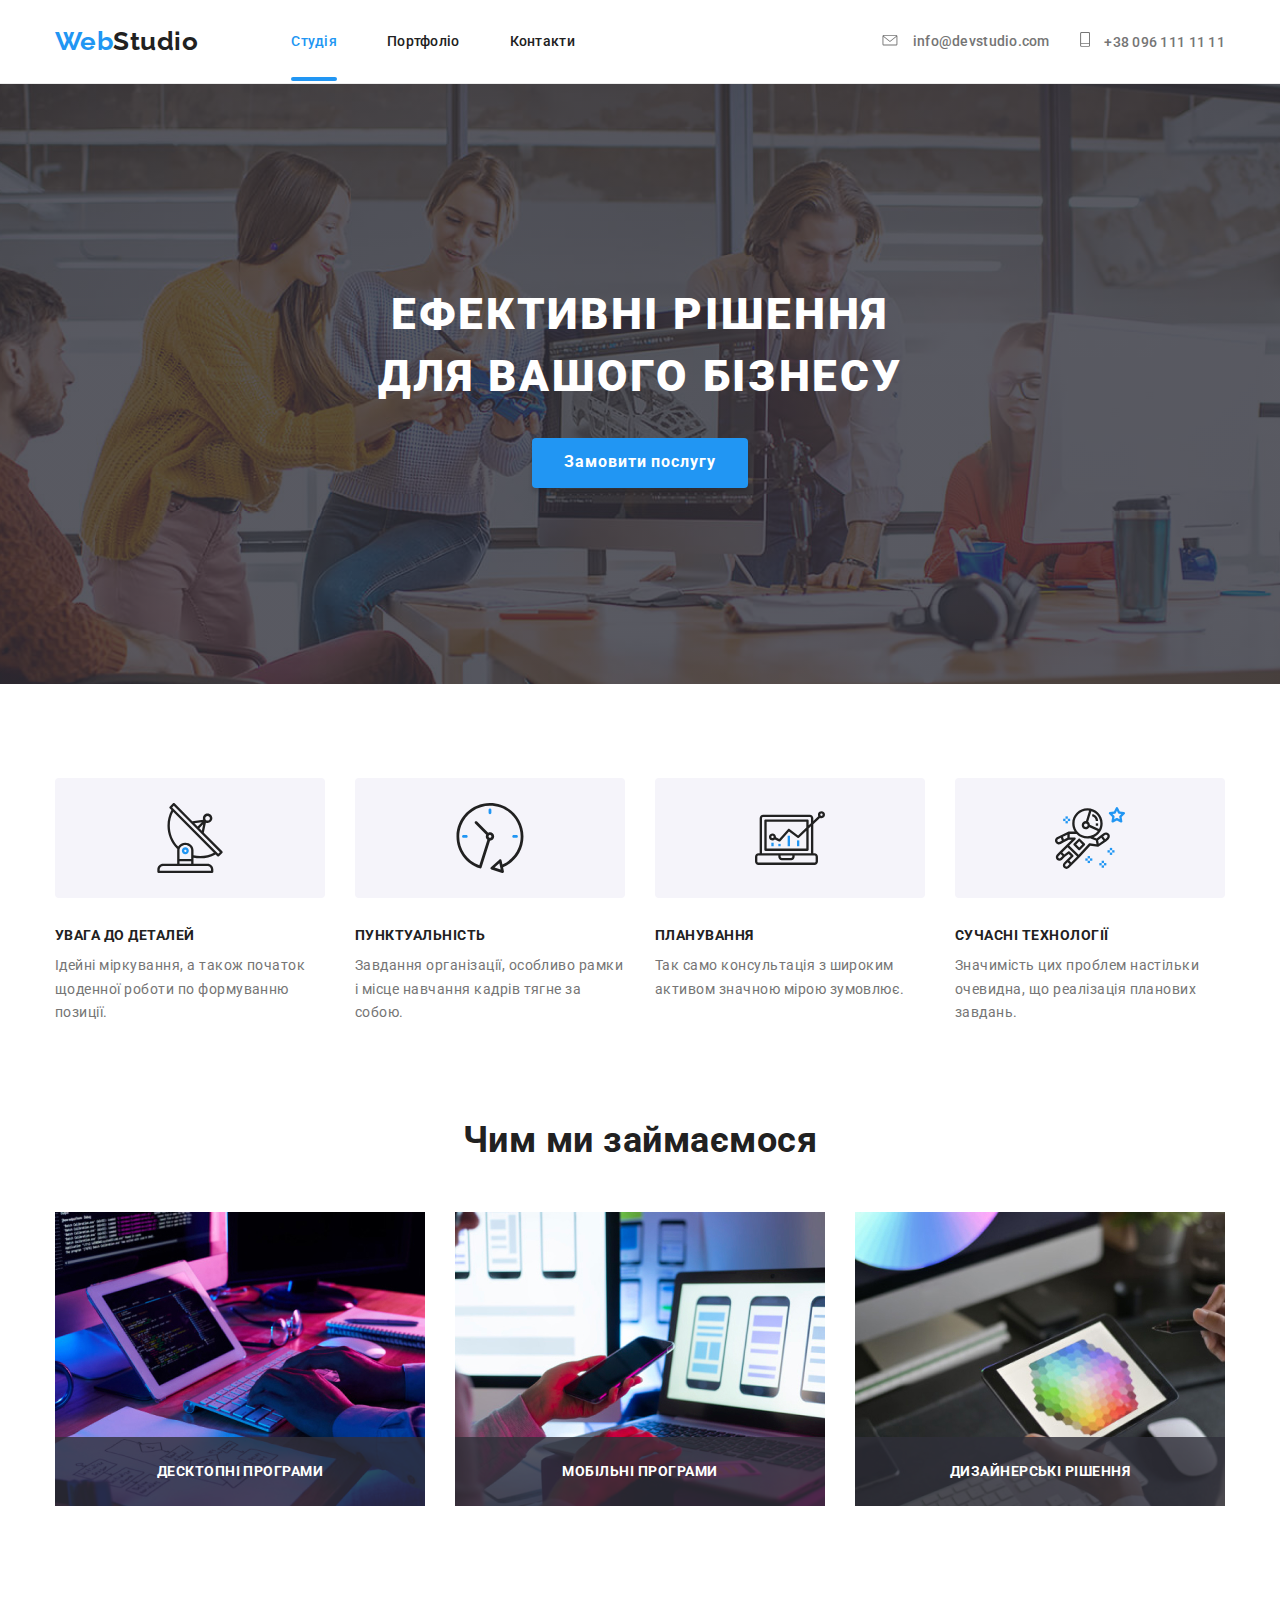
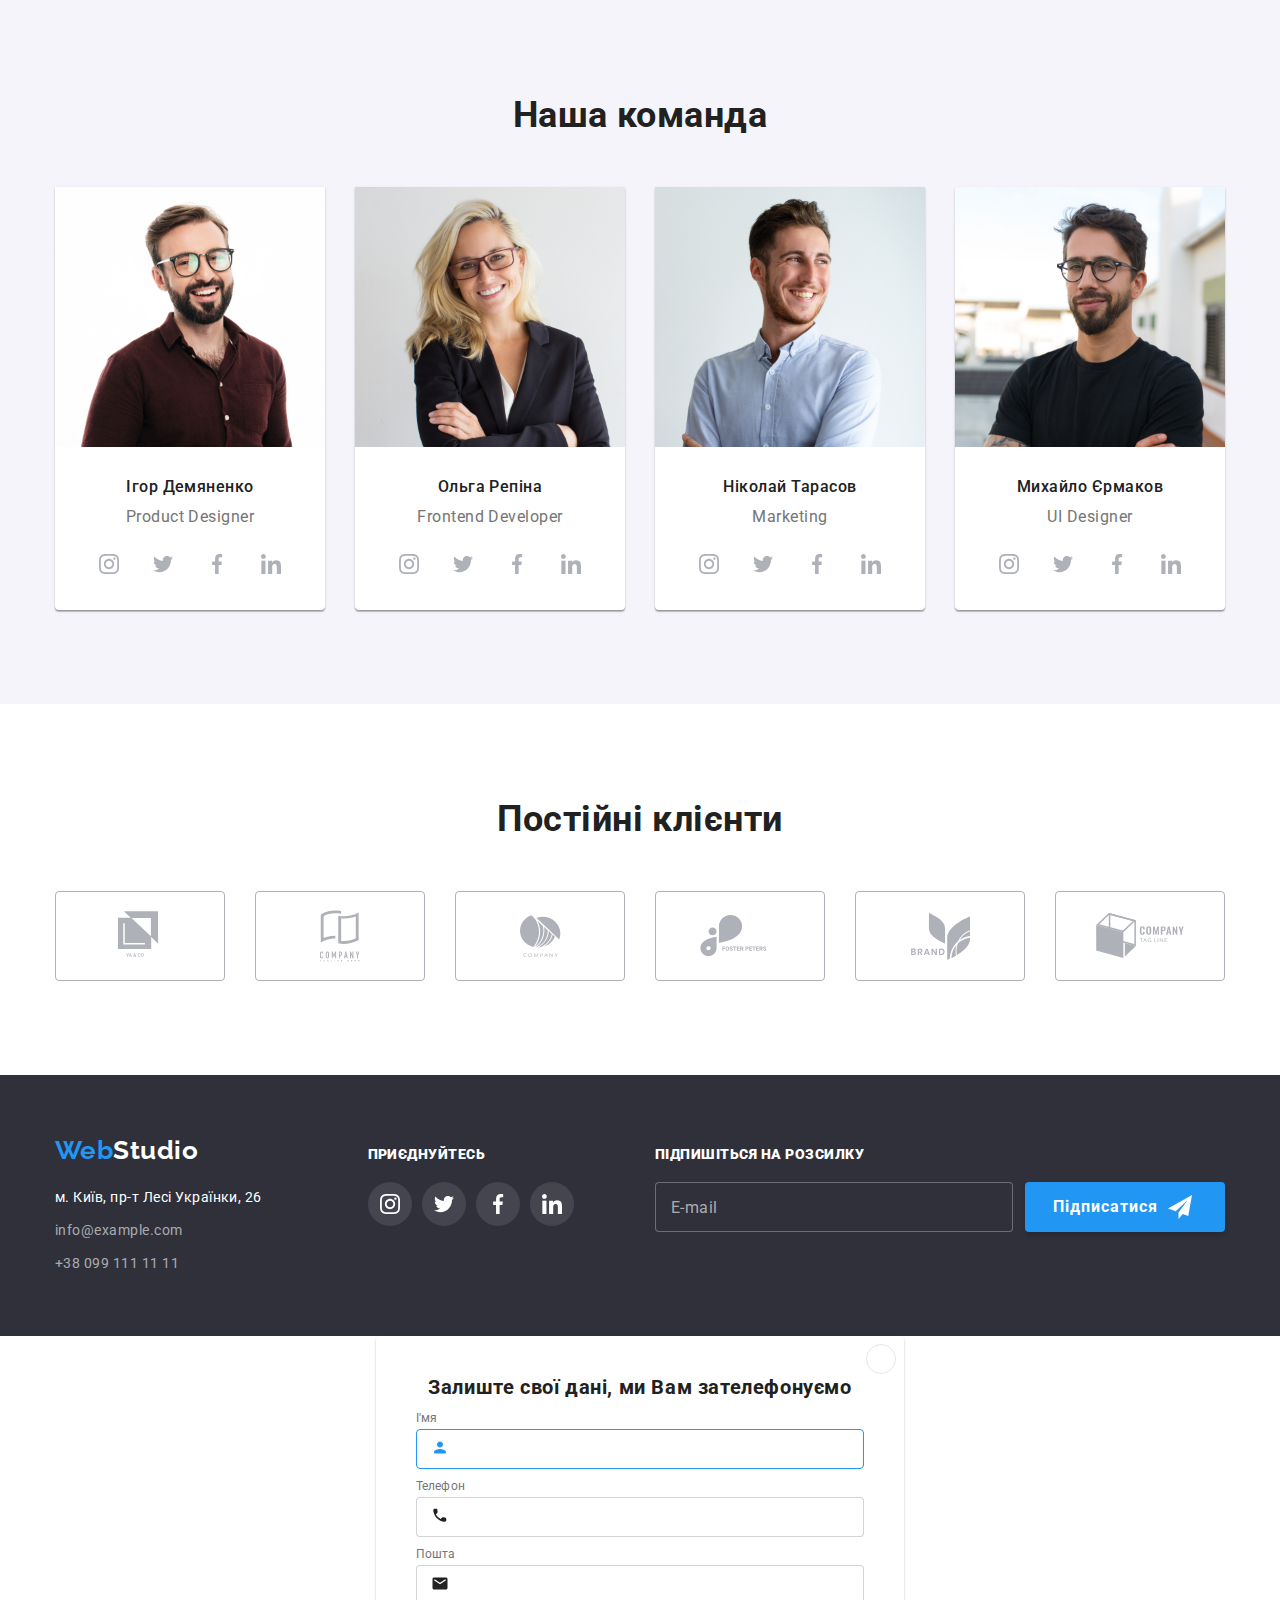
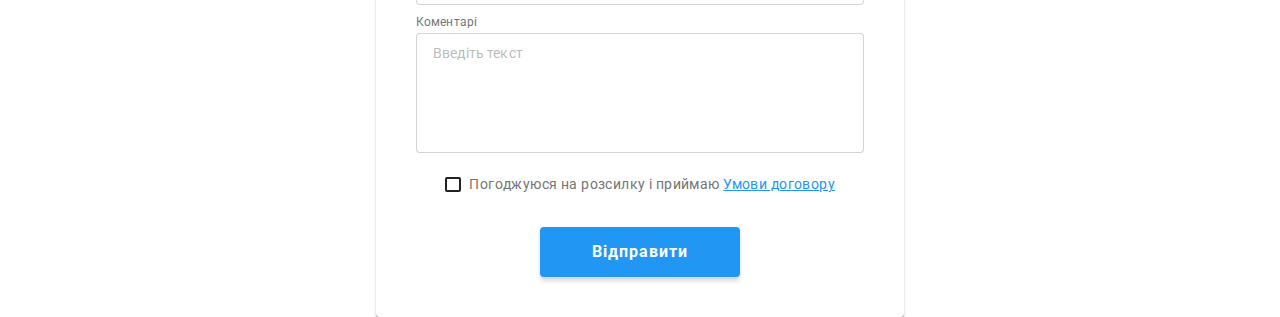
==== commit 3ccfc2f0: "Update index.html" ====
--- a/index.html
+++ b/index.html
@@ -575,7 +575,7 @@
     <form class="form">
       <div class="close">
         <svg class="icon-close">
-          <use href="./images_studio/sprite.svg#icon-close-black-18dp-1"></use>
+          <use href="./images_studio/sprite.svg#icon-close-black"></use>
         </svg>
       </div>
       <h1>Залиште свої дані, ми Вам зателефонуємо</h1>
--- a/CSS/styles.css
+++ b/CSS/styles.css
@@ -963,7 +963,10 @@
 }*/
 
 .form-field input {
-  padding: 15px 42px;
+  width: 448px;
+  height: 40px;
+
+  padding: 12px 42px;
   margin-top: 4px;
 
   border: 1px solid rgba(33, 33, 33, 0.2);
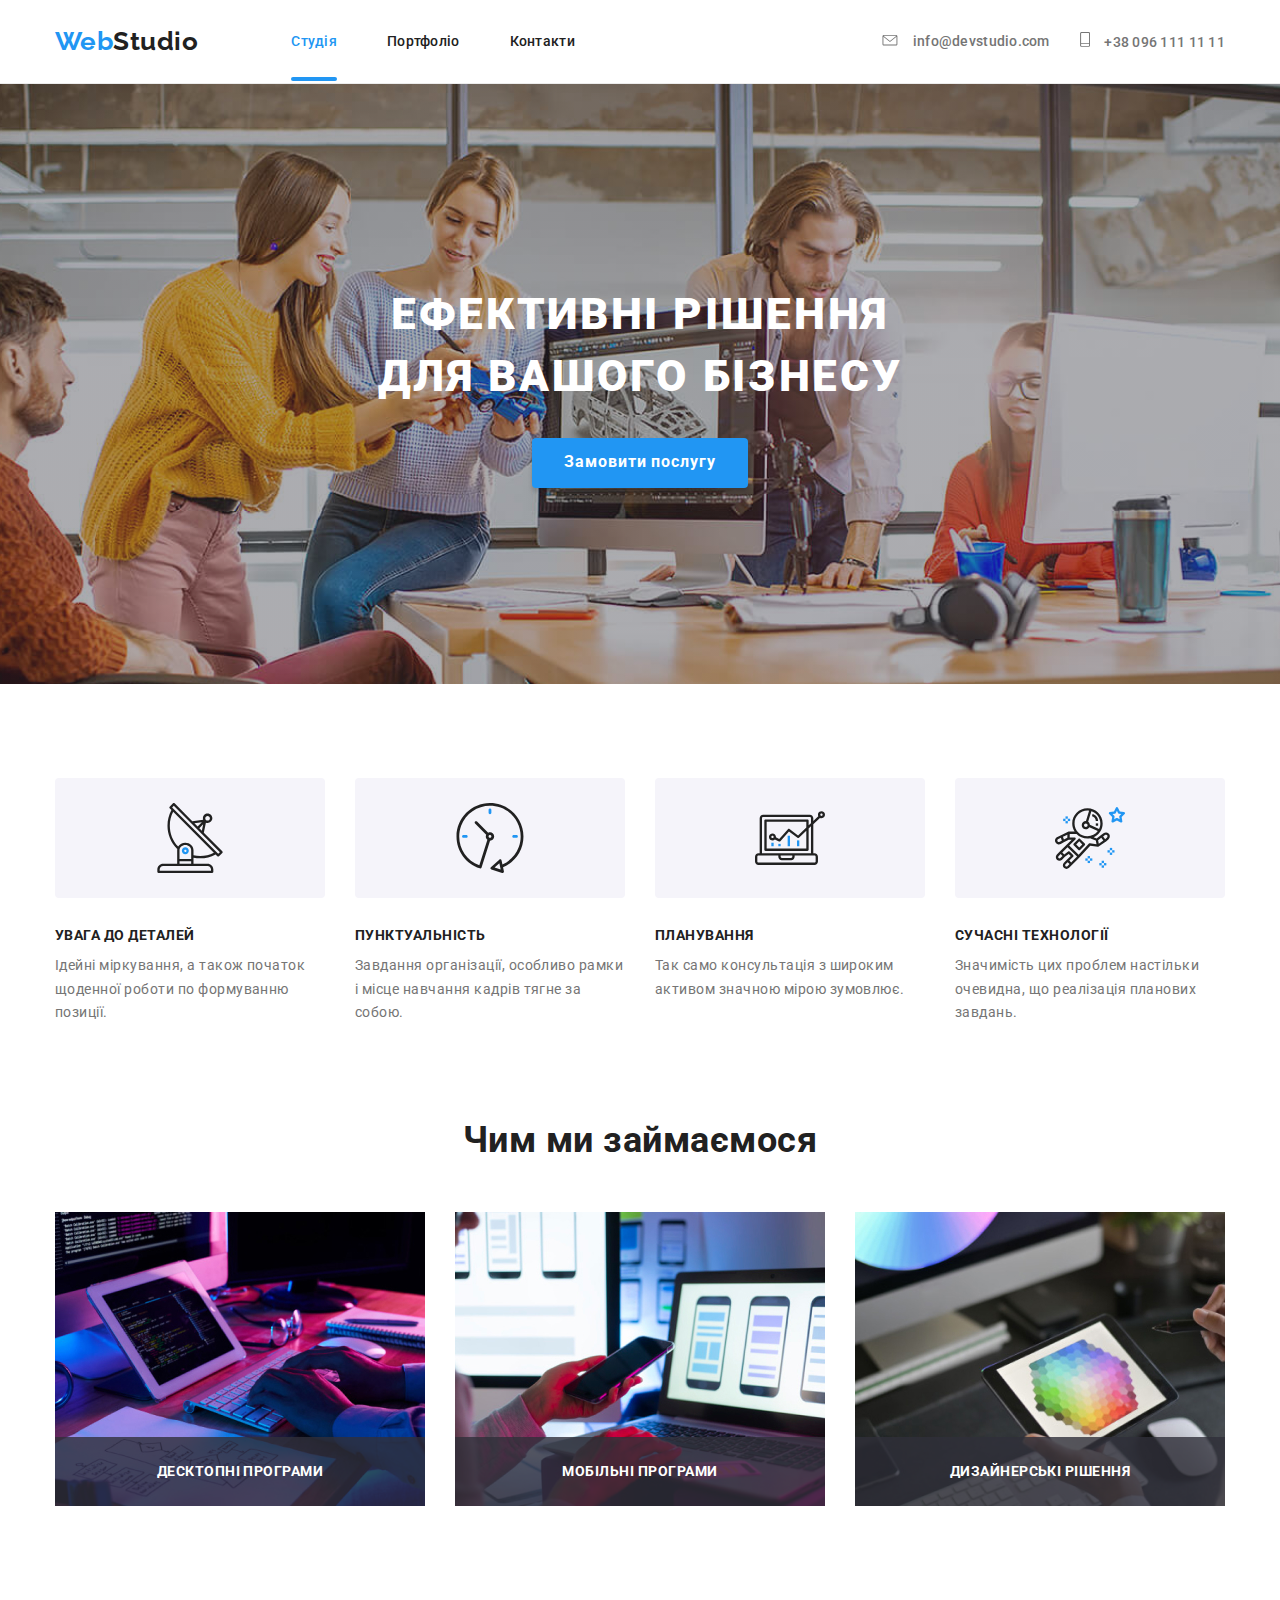
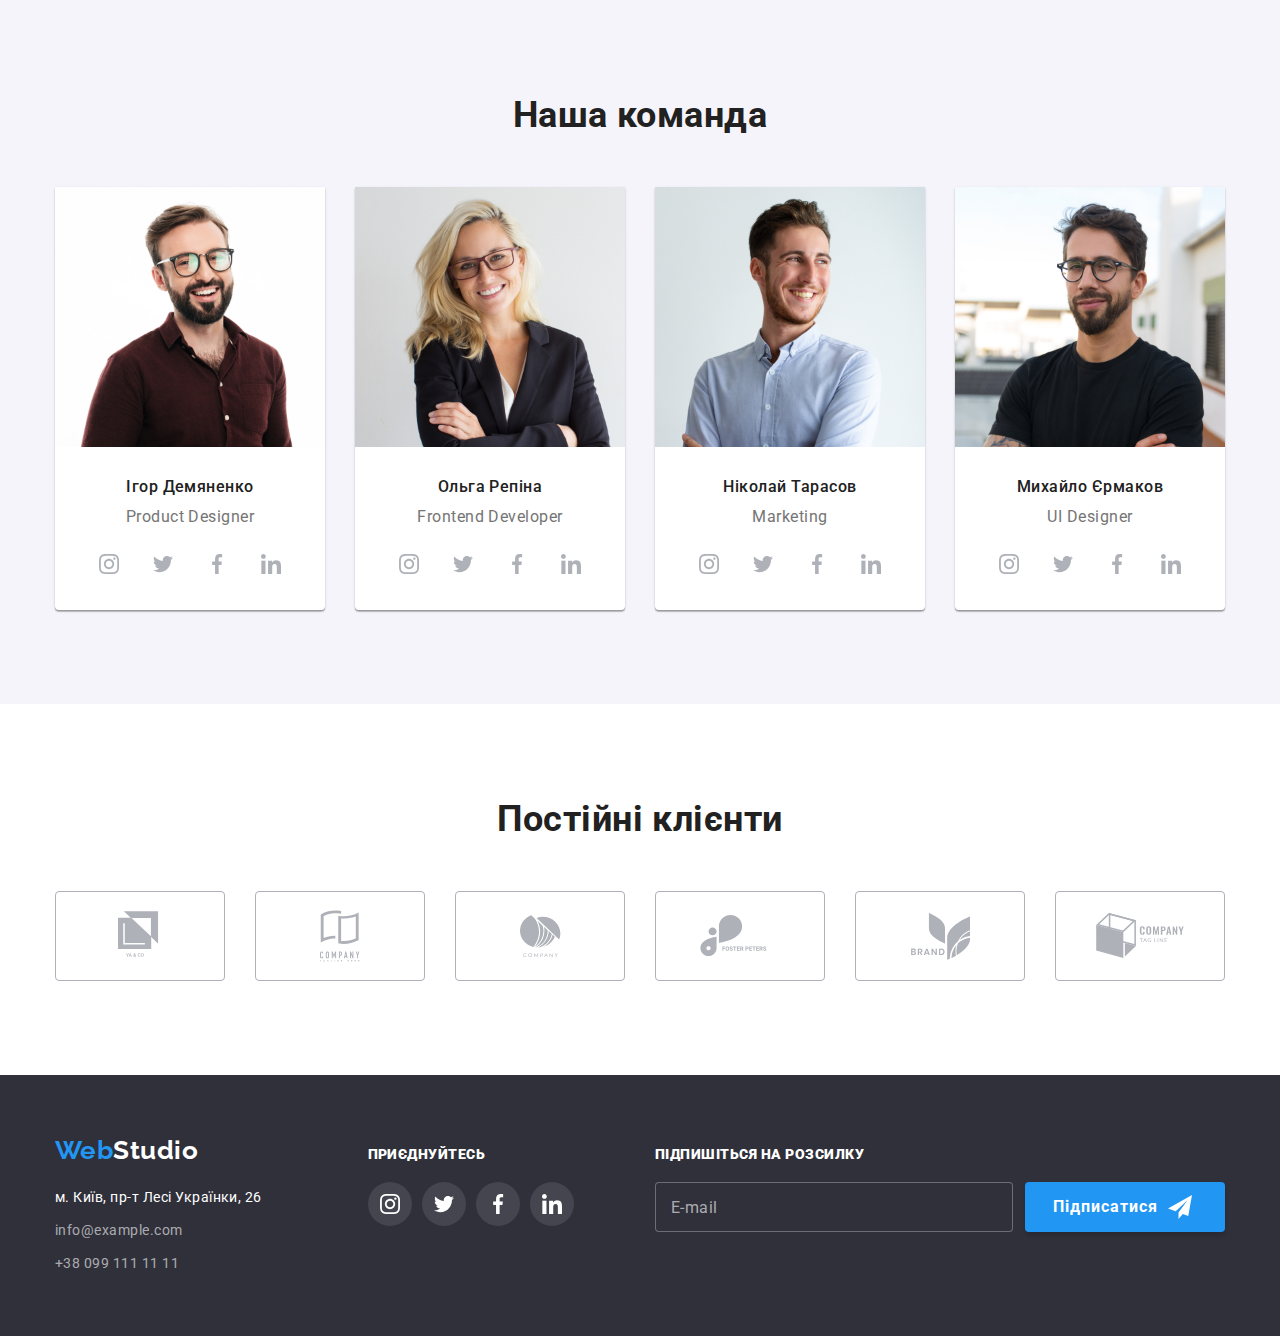
==== commit 0650d9fb: "Update index.html" ====
--- a/index.html
+++ b/index.html
@@ -45,8 +45,8 @@
 
           <div>
             <ul class="contact list">
-              <li>
-                <a href="mailto:info@devstudio.com" class="link">
+              <li data-open-form>
+                <a href="" class="link">
                   <svg class="icon-envelope">
                     <use href="./images_studio/sprite.svg#icon-envelope"></use>
                   </svg>
@@ -572,57 +572,87 @@
     </footer>
 
     <!--Форма контакту з нами-->
-    <form class="form">
-      <div class="close">
-        <svg class="icon-close">
-          <use href="./images_studio/sprite.svg#icon-close-black"></use>
-        </svg>
-      </div>
-      <h1>Залиште свої дані, ми Вам зателефонуємо</h1>
-
-      <div class="form-field">
-        <label for="name">І'мя</label>
-        <input type="text" name="name" id="name" autofocus />
-        <svg class="form-icon">
-          <use href="./images_studio/sprite.svg#icon-person-black-18dp-1"></use>
-        </svg>
-      </div>
-
-      <div class="form-field">
-        <label for="tel">Телефон</label>
-        <input type="tel" name="tel" id="tel" />
-        <svg class="form-icon">
-          <use href="./images_studio/sprite.svg#icon-phone-black-18dp-1"></use>
-        </svg>
-      </div>
-
-      <div class="form-field">
-        <label for="E-mail">Пошта</label>
-        <input type="email" name="E-mail" id="E-mail" />
-        <svg class="form-icon">
-          <use href="./images_studio/sprite.svg#icon-email-black-18dp-1"></use>
-        </svg>
-      </div>
-
-      <div class="form-field comment">
-        <label for="comment">Коментарі</label>
-        <textarea
-          name="comment"
-          id="comment"
-          placeholder="Введіть текст"
-        ></textarea>
-      </div>
-
-      <label class="checkbox">
-        <input class="checkbox-input" type="checkbox" name="consent" />
-        <span class="checkbox-icon"></span>
-        <span class="consent-text"
-          >Погоджуюся на розсилку і приймаю
-          <span class="consent-contract"><a href="#">Умови договору</a></span>
-        </span>
-      </label>
-
-      <button type="submit">Відправити</button>
-    </form>
+    <div class="backdrop is-hidden">
+      <form class="form">
+        <div data-close-form class="close">
+          <svg class="icon-close">
+            <use href="./images_studio/sprite.svg#icon-close-black"></use>
+          </svg>
+        </div>
+        <h1>Залиште свої дані, ми Вам зателефонуємо</h1>
+
+        <div class="form-field">
+          <label for="name">І'мя</label>
+          <input type="text" name="name" id="name" autofocus />
+          <svg class="form-icon">
+            <use
+              href="./images_studio/sprite.svg#icon-person-black-18dp-1"
+            ></use>
+          </svg>
+        </div>
+
+        <div class="form-field">
+          <label for="tel">Телефон</label>
+          <input type="tel" name="tel" id="tel" />
+          <svg class="form-icon">
+            <use
+              href="./images_studio/sprite.svg#icon-phone-black-18dp-1"
+            ></use>
+          </svg>
+        </div>
+
+        <div class="form-field">
+          <label for="E-mail">Пошта</label>
+          <input type="email" name="E-mail" id="E-mail" />
+          <svg class="form-icon">
+            <use
+              href="./images_studio/sprite.svg#icon-email-black-18dp-1"
+            ></use>
+          </svg>
+        </div>
+
+        <div class="form-field comment">
+          <label for="comment">Коментарі</label>
+          <textarea
+            name="comment"
+            id="comment"
+            placeholder="Введіть текст"
+          ></textarea>
+        </div>
+
+        <label class="checkbox">
+          <input class="checkbox-input" type="checkbox" name="consent" />
+          <span class="checkbox-icon"></span>
+          <span class="consent-text"
+            >Погоджуюся на розсилку і приймаю
+            <span class="consent-contract"><a href="#">Умови договору</a></span>
+          </span>
+        </label>
+
+        <button type="submit">Відправити</button>
+      </form>
+    </div>
+
+    <!--JS скрипт для відкривання і закривання модалки-->
+    <script>
+      const refs = {
+        openFormBtn: document.querySelector("[data-open-form]"),
+        closeFormBtn: document.querySelector("[data-close-form]"),
+        backdrop: document.querySelector("[data-backdrop]"),
+      };
+
+      refs.openFormBtn.addEventListener("click", toggleForm);
+      refs.closeFormBtn.addEventListener("click", toggleForm);
+
+      refs.backdrop.addEventListener("click", logBackdropClick);
+
+      function toggleForm() {
+        refs.backdrop.classList.toggle("is-hidden");
+      }
+
+      function logBackdropClick() {
+        console.log("Это клик в бекдроп");
+      }
+    </script>
   </body>
 </html>
--- a/CSS/styles.css
+++ b/CSS/styles.css
@@ -219,8 +219,8 @@
   height: 600px;
   background-image: linear-gradient(
       to right,
-      rgba(47, 48, 58, 0.8),
-      rgba(47, 48, 58, 0.8)
+      rgba(47, 48, 58, 0.4),
+      rgba(47, 48, 58, 0.4)
     ),
     url(../images_studio/Header.jpg);
   background-position: center;
@@ -882,7 +882,25 @@
 }
 
 /*-- Форма контакту з нами --*/
+.backdrop {
+  position: fixed;
+  top: 0;
+  left: 0;
+  width: 100%;
+  height: 100%;
+}
+
+.backdrop.is-hidden {
+  opacity: 0;
+  pointer-events: none;
+}
+
 .form {
+  position: absolute;
+  top: 50%;
+  left: 50%;
+  transform: translate(-50%, -50%);
+
   width: 528px;
 
   background: #ffffff;
@@ -891,6 +909,7 @@
   border-radius: 4px;
 
   padding: 8px 8px 40px 8px;
+  /*margin-top: 200px;*/
   margin-left: auto;
   margin-right: auto;
 }
